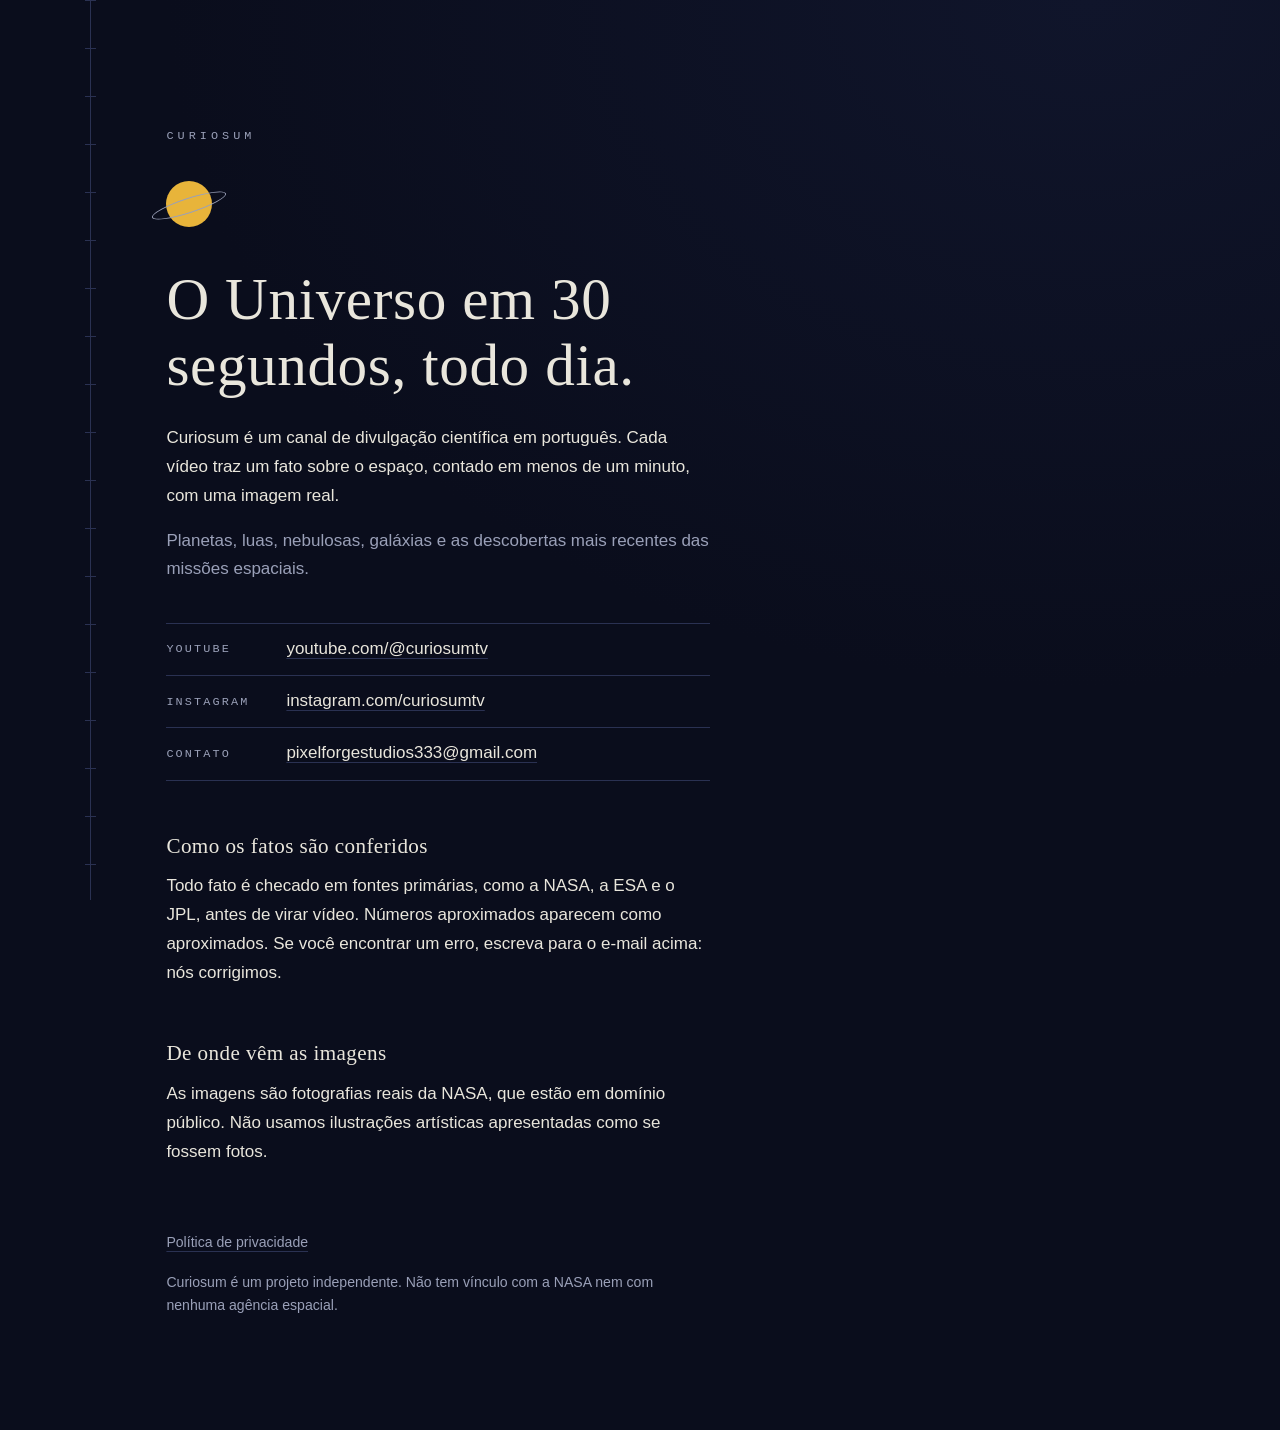
==== index.html @ e6eacebd "Site do Curiosum: pagina inicial e politica de privacidade Co-Authored-By: Claude Opus 5.5 <noreply@" ====
<!doctype html>
<html lang="pt-BR">
<head>
<meta charset="utf-8">
<meta name="viewport" content="width=device-width, initial-scale=1">
<title>Curiosum · o Universo em 30 segundos</title>
<meta name="description" content="Curiosum publica fatos conferidos sobre o espaço, com imagens reais da NASA, em vídeos curtos todos os dias.">
<link rel="icon" href="data:image/svg+xml,%3Csvg xmlns='http://www.w3.org/2000/svg' viewBox='0 0 32 32'%3E%3Crect width='32' height='32' fill='%230a0d1c'/%3E%3Ccircle cx='16' cy='16' r='8' fill='%23e8b43a'/%3E%3C/svg%3E">
<link rel="stylesheet" href="style.css">
</head>
<body>
<div class="meridiano" aria-hidden="true"></div>
<main>
  <p class="marca">Curiosum</p>
  <div class="planeta" aria-hidden="true"></div>
  <h1>O Universo em 30 segundos, todo dia.</h1>
  <p>Curiosum é um canal de divulgação científica em português. Cada vídeo traz um fato sobre o espaço, contado em menos de um minuto, com uma imagem real.</p>
  <p class="fraco">Planetas, luas, nebulosas, galáxias e as descobertas mais recentes das missões espaciais.</p>

  <ul class="canais">
    <li><span>YouTube</span><a href="https://www.youtube.com/@curiosumtv">youtube.com/@curiosumtv</a></li>
    <li><span>Instagram</span><a href="https://www.instagram.com/curiosumtv/">instagram.com/curiosumtv</a></li>
    <li><span>Contato</span><a href="mailto:pixelforgestudios333@gmail.com">pixelforgestudios333@gmail.com</a></li>
  </ul>

  <h2>Como os fatos são conferidos</h2>
  <p>Todo fato é checado em fontes primárias, como a NASA, a ESA e o JPL, antes de virar vídeo. Números aproximados aparecem como aproximados. Se você encontrar um erro, escreva para o e-mail acima: nós corrigimos.</p>

  <h2>De onde vêm as imagens</h2>
  <p>As imagens são fotografias reais da NASA, que estão em domínio público. Não usamos ilustrações artísticas apresentadas como se fossem fotos.</p>

  <footer>
    <p><a href="privacidade.html">Política de privacidade</a></p>
    <p>Curiosum é um projeto independente. Não tem vínculo com a NASA nem com nenhuma agência espacial.</p>
  </footer>
</main>
</body>
</html>
---- style.css ----
/* Curiosum — céu noturno, um meridiano, um planeta. Sem fontes externas, sem scripts. */
:root {
  --ceu: #0a0d1c;
  --ceu-2: #10152b;
  --tinta: #e9e6dc;
  --tinta-fraca: #9aa0b8;
  --linha: #2a3152;
  --planeta: #e8b43a;
  --display: "Yu Mincho", "Hiragino Mincho ProN", "Songti SC", Georgia, "Times New Roman", serif;
  --corpo: "Yu Gothic", "Hiragino Kaku Gothic ProN", "Segoe UI", Helvetica, Arial, sans-serif;
  --mono: Consolas, "SF Mono", Menlo, monospace;
  color-scheme: dark;
}
* { box-sizing: border-box; }
html { background: var(--ceu); }
body {
  margin: 0;
  background: radial-gradient(120% 80% at 85% 0%, var(--ceu-2), var(--ceu) 60%);
  color: var(--tinta);
  font-family: var(--corpo);
  font-size: 17px;
  line-height: 1.7;
  min-height: 100vh;
}
::selection { background: var(--planeta); color: var(--ceu); }

/* o meridiano: única linha da página, com marcas de grau */
.meridiano {
  position: fixed; top: 0; bottom: 0; left: clamp(20px, 7vw, 96px);
  width: 1px; background: var(--linha);
}
.meridiano::before {
  content: ""; position: absolute; inset: 0; left: -5px; width: 11px;
  background: repeating-linear-gradient(to bottom, var(--linha) 0 1px, transparent 1px 48px);
}

main {
  max-width: 34rem;
  margin-left: clamp(52px, 13vw, 190px);
  margin-right: 20px;
  padding-block: clamp(56px, 14vh, 150px) 96px;
}

.marca {
  font-family: var(--mono); font-size: 0.74rem; letter-spacing: 0.34em;
  text-transform: uppercase; color: var(--tinta-fraca); margin: 0 0 2.2rem;
}
.marca a { color: inherit; text-decoration: none; }

h1 {
  font-family: var(--display); font-weight: 400;
  font-size: clamp(2.3rem, 6.4vw, 3.7rem); line-height: 1.12;
  letter-spacing: 0.01em; margin: 0 0 1.6rem; text-wrap: balance;
}
h2 {
  font-family: var(--display); font-weight: 400; font-size: 1.32rem;
  margin: 3rem 0 0.5rem; letter-spacing: 0.02em;
}
p { margin: 0 0 1rem; }
.fraco { color: var(--tinta-fraca); }
ul { padding-left: 1.1rem; margin: 0 0 1rem; }
li { margin-bottom: 0.35rem; }

a { color: var(--tinta); text-decoration-color: var(--linha); text-underline-offset: 4px; }
a:hover, a:focus-visible { text-decoration-color: var(--planeta); }
a:focus-visible { outline: 1px solid var(--planeta); outline-offset: 3px; }

/* o planeta: único acento, uma vez por tela */
.planeta {
  width: 46px; height: 46px; margin-bottom: 2.4rem; position: relative;
  border-radius: 50%; background: var(--planeta);
}
.planeta::after {
  content: ""; position: absolute; left: -16px; right: -16px; top: 50%;
  height: 13px; margin-top: -6.5px; border: 1px solid var(--tinta-fraca);
  border-radius: 50%; transform: rotate(-18deg);
}

.canais { list-style: none; padding: 0; margin: 2.4rem 0 0; }
.canais li { display: grid; grid-template-columns: 6.5rem 1fr; gap: 1rem; padding: 0.7rem 0; border-top: 1px solid var(--linha); margin: 0; }
.canais li:last-child { border-bottom: 1px solid var(--linha); }
.canais span { font-family: var(--mono); font-size: 0.74rem; letter-spacing: 0.18em; text-transform: uppercase; color: var(--tinta-fraca); padding-top: 0.28rem; }

footer { margin-top: 4rem; font-size: 0.88rem; color: var(--tinta-fraca); }
footer a { color: var(--tinta-fraca); }

@media (max-width: 480px) {
  body { font-size: 16px; }
  .canais li { grid-template-columns: 1fr; gap: 0.1rem; }
}
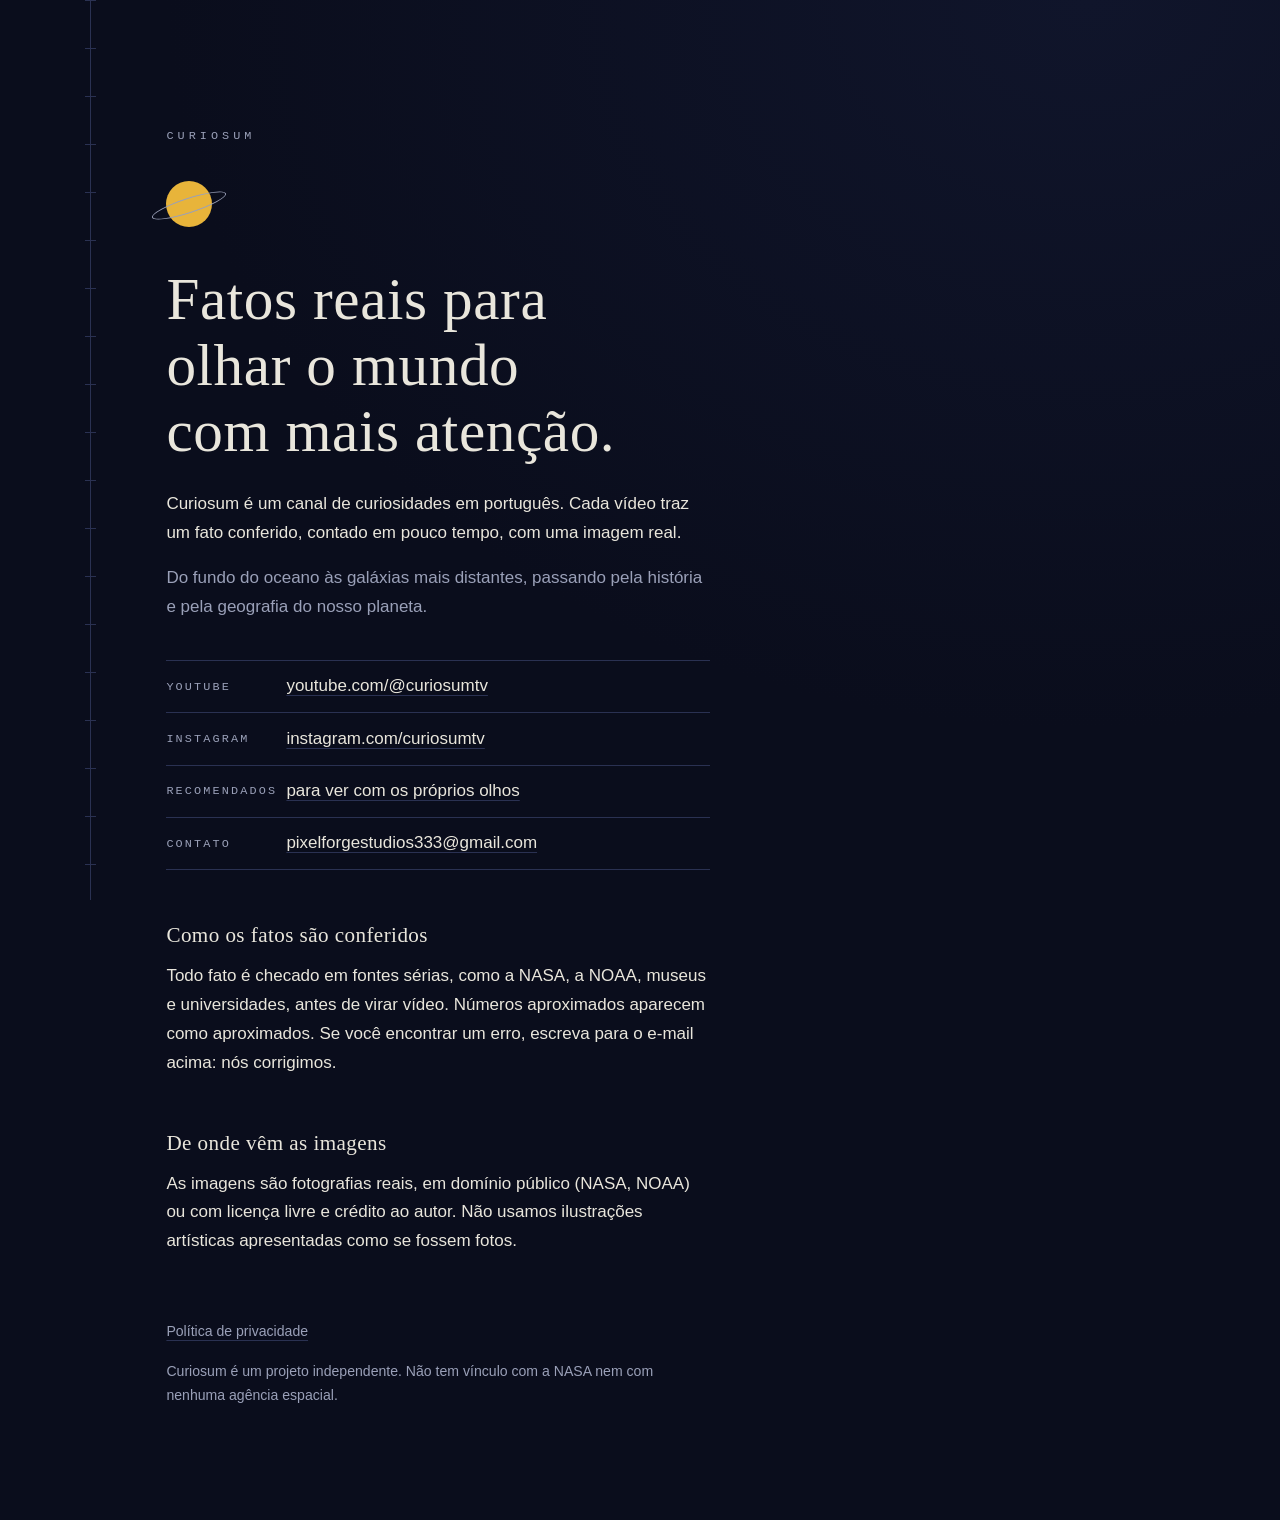
==== commit 1dadb476: "Inicio: canal de curiosidades em geral + link para recomendados" ====
--- a/index.html
+++ b/index.html
@@ -1,38 +1,39 @@
-<!doctype html>
-<html lang="pt-BR">
-<head>
-<meta charset="utf-8">
-<meta name="viewport" content="width=device-width, initial-scale=1">
-<title>Curiosum · o Universo em 30 segundos</title>
-<meta name="description" content="Curiosum publica fatos conferidos sobre o espaço, com imagens reais da NASA, em vídeos curtos todos os dias.">
-<link rel="icon" href="data:image/svg+xml,%3Csvg xmlns='http://www.w3.org/2000/svg' viewBox='0 0 32 32'%3E%3Crect width='32' height='32' fill='%230a0d1c'/%3E%3Ccircle cx='16' cy='16' r='8' fill='%23e8b43a'/%3E%3C/svg%3E">
-<link rel="stylesheet" href="style.css">
-</head>
-<body>
-<div class="meridiano" aria-hidden="true"></div>
-<main>
-  <p class="marca">Curiosum</p>
-  <div class="planeta" aria-hidden="true"></div>
-  <h1>O Universo em 30 segundos, todo dia.</h1>
-  <p>Curiosum é um canal de divulgação científica em português. Cada vídeo traz um fato sobre o espaço, contado em menos de um minuto, com uma imagem real.</p>
-  <p class="fraco">Planetas, luas, nebulosas, galáxias e as descobertas mais recentes das missões espaciais.</p>
-
-  <ul class="canais">
-    <li><span>YouTube</span><a href="https://www.youtube.com/@curiosumtv">youtube.com/@curiosumtv</a></li>
-    <li><span>Instagram</span><a href="https://www.instagram.com/curiosumtv/">instagram.com/curiosumtv</a></li>
-    <li><span>Contato</span><a href="mailto:pixelforgestudios333@gmail.com">pixelforgestudios333@gmail.com</a></li>
-  </ul>
-
-  <h2>Como os fatos são conferidos</h2>
-  <p>Todo fato é checado em fontes primárias, como a NASA, a ESA e o JPL, antes de virar vídeo. Números aproximados aparecem como aproximados. Se você encontrar um erro, escreva para o e-mail acima: nós corrigimos.</p>
-
-  <h2>De onde vêm as imagens</h2>
-  <p>As imagens são fotografias reais da NASA, que estão em domínio público. Não usamos ilustrações artísticas apresentadas como se fossem fotos.</p>
-
-  <footer>
-    <p><a href="privacidade.html">Política de privacidade</a></p>
-    <p>Curiosum é um projeto independente. Não tem vínculo com a NASA nem com nenhuma agência espacial.</p>
-  </footer>
-</main>
-</body>
-</html>
+<!doctype html>
+<html lang="pt-BR">
+<head>
+<meta charset="utf-8">
+<meta name="viewport" content="width=device-width, initial-scale=1">
+<title>Curiosum · fatos reais para pensar o mundo</title>
+<meta name="description" content="Curiosum publica fatos conferidos sobre o mundo, do fundo do oceano às galáxias, com imagens reais, em vídeos novos todos os dias.">
+<link rel="icon" href="data:image/svg+xml,%3Csvg xmlns='http://www.w3.org/2000/svg' viewBox='0 0 32 32'%3E%3Crect width='32' height='32' fill='%230a0d1c'/%3E%3Ccircle cx='16' cy='16' r='8' fill='%23e8b43a'/%3E%3C/svg%3E">
+<link rel="stylesheet" href="style.css">
+</head>
+<body>
+<div class="meridiano" aria-hidden="true"></div>
+<main>
+  <p class="marca">Curiosum</p>
+  <div class="planeta" aria-hidden="true"></div>
+  <h1>Fatos reais para olhar o mundo com mais atenção.</h1>
+  <p>Curiosum é um canal de curiosidades em português. Cada vídeo traz um fato conferido, contado em pouco tempo, com uma imagem real.</p>
+  <p class="fraco">Do fundo do oceano às galáxias mais distantes, passando pela história e pela geografia do nosso planeta.</p>
+
+  <ul class="canais">
+    <li><span>YouTube</span><a href="https://www.youtube.com/@curiosumtv">youtube.com/@curiosumtv</a></li>
+    <li><span>Instagram</span><a href="https://www.instagram.com/curiosumtv/">instagram.com/curiosumtv</a></li>
+    <li><span>Recomendados</span><a href="recomendados.html">para ver com os próprios olhos</a></li>
+    <li><span>Contato</span><a href="mailto:pixelforgestudios333@gmail.com">pixelforgestudios333@gmail.com</a></li>
+  </ul>
+
+  <h2>Como os fatos são conferidos</h2>
+  <p>Todo fato é checado em fontes sérias, como a NASA, a NOAA, museus e universidades, antes de virar vídeo. Números aproximados aparecem como aproximados. Se você encontrar um erro, escreva para o e-mail acima: nós corrigimos.</p>
+
+  <h2>De onde vêm as imagens</h2>
+  <p>As imagens são fotografias reais, em domínio público (NASA, NOAA) ou com licença livre e crédito ao autor. Não usamos ilustrações artísticas apresentadas como se fossem fotos.</p>
+
+  <footer>
+    <p><a href="privacidade.html">Política de privacidade</a></p>
+    <p>Curiosum é um projeto independente. Não tem vínculo com a NASA nem com nenhuma agência espacial.</p>
+  </footer>
+</main>
+</body>
+</html>
